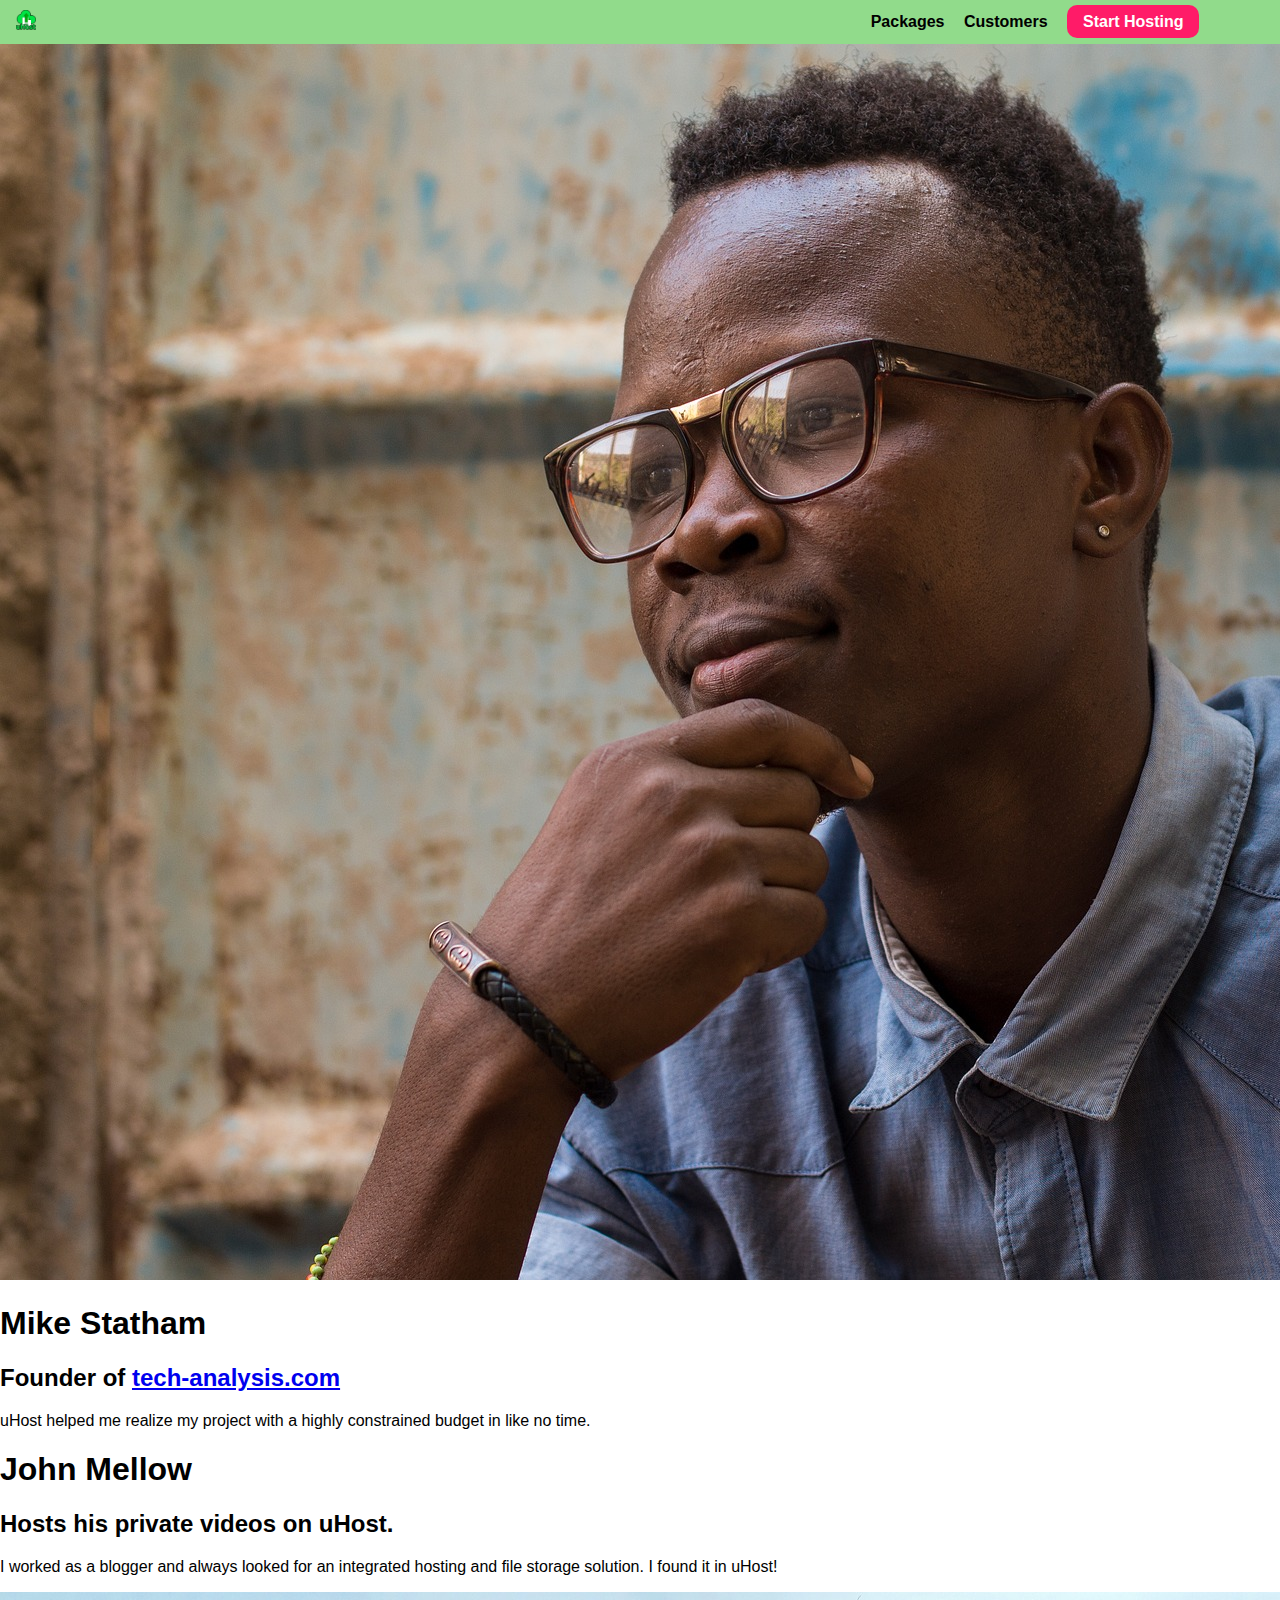
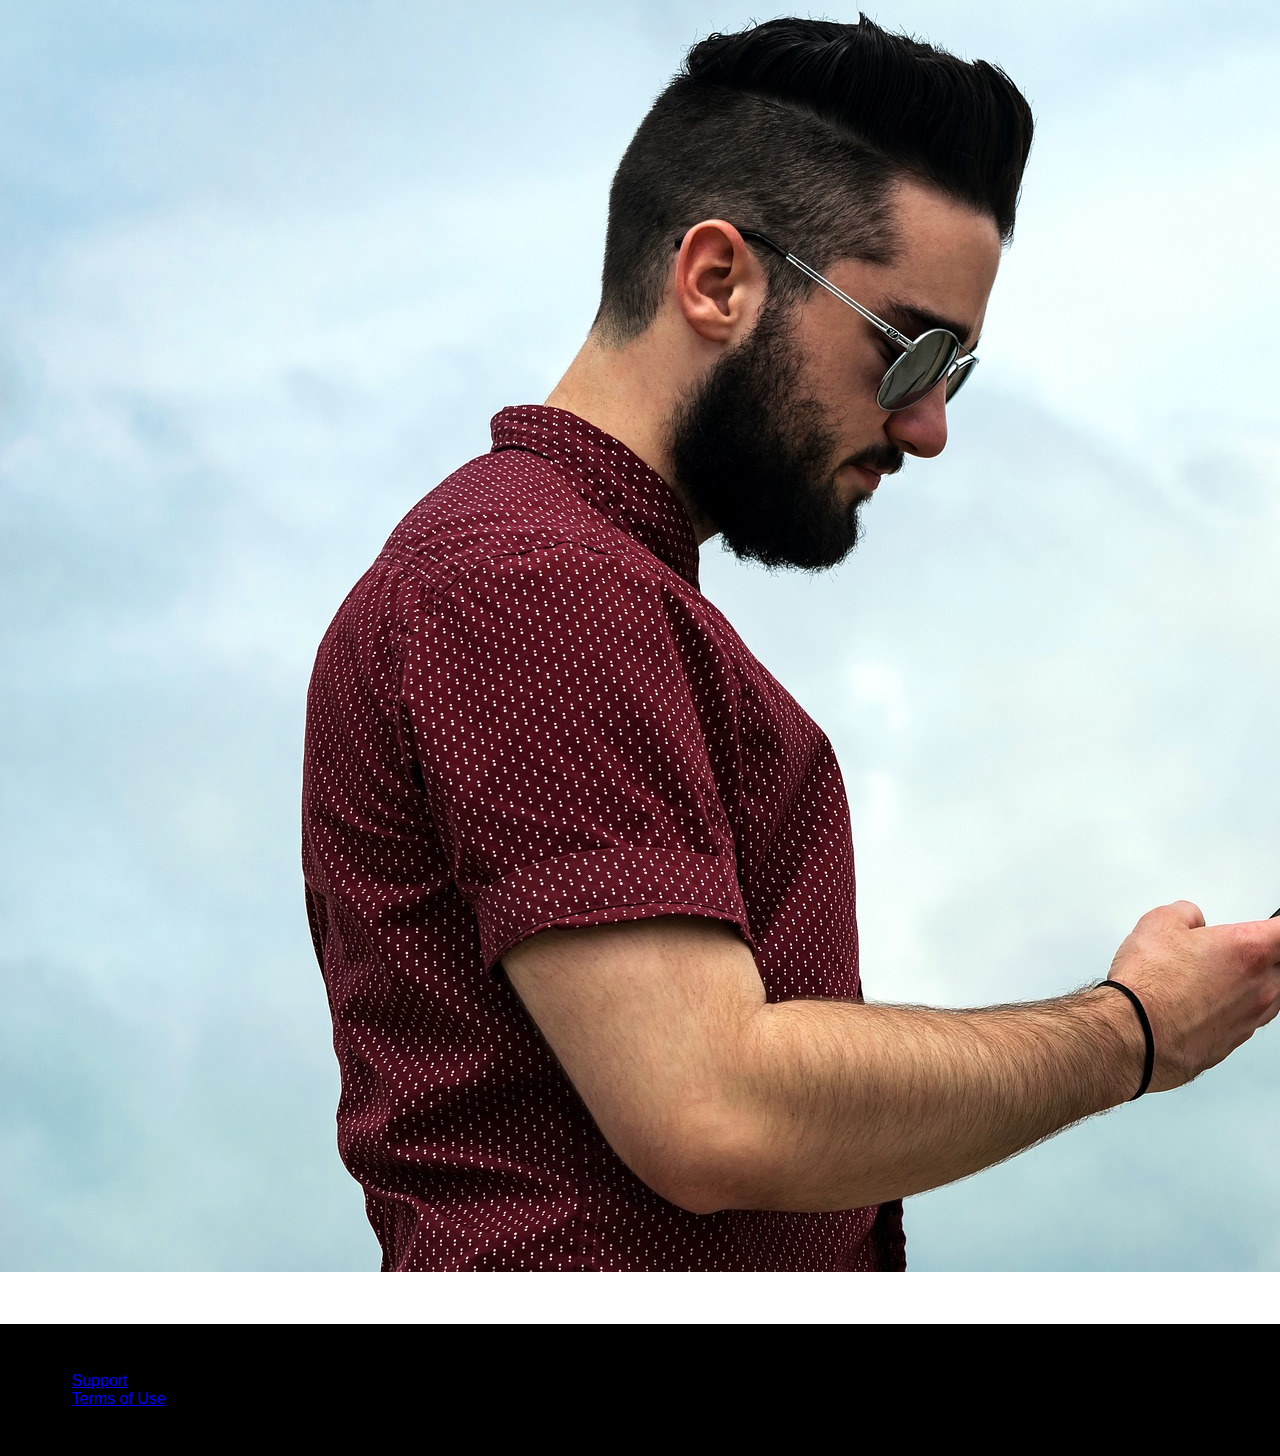
==== customers/index.html @ 35bccef3 "bg fixed & new customers page" ====
<!DOCTYPE html>
<html lang="en">

<head>
    <meta charset="UTF-8">
    <meta name="viewport" content="width=device-width, initial-scale=1.0">
    <meta http-equiv="X-UA-Compatible" content="ie=edge">
    <title>uHost Customers</title>
    <link rel="shortcut icon" href="../favicon.png">
    <link href="https://fonts.googleapis.com/css?family=Anton|Montserrat:400,700" rel="stylesheet">
    <link rel="stylesheet" href="../shared.css">
    <link rel="stylesheet" href="customers.css">
</head>

<body>
    <header class="main-header">
        <div>
            <a href="../index.html" class="main-header__brand">
                <img src="../images/uhost-icon.png" alt="uHost - Your favorite hosting company" width="20" height="20"/>
            </a>
        </div>
        
        <nav class="main-nav">
            <ul class="main-nav__items">
                <li class="main-nav__item">
                    <a href="../packages/index.html">Packages</a>
                </li>
                <li class="main-nav__item">
                    <a href="./customers/index.html">Customers</a>
                </li>
                <li class="main-nav__item main-nav__cta">
                    <a href="!#">Start Hosting</a>
                </li>
            </ul>
        </nav>
    </header>
    <main>
        <div>
            <div class="testimonial" id="customer-1">
                <div class="testimonial__image-container">
                    <img src="../images/customer-1.jpg" alt="Mike Statham - Customer" class="testimonial__image">
                </div>
                <div class="testimonial__info">
                    <h1 class="testimonial__name">Mike Statham</h1>
                    <h2 class="testimonial__subtitle">Founder of
                        <a href="tech-analysis.com">tech-analysis.com</a>
                    </h2>
                    <p class="testimonial__text">uHost helped me realize my project with a highly constrained budget in like no time.</p>
                </div>
            </div>
            <div class="testimonial" id="customer-2">

                <div class="testimonial__info">
                    <h1 class="testimonial__name">John Mellow</h1>
                    <h2 class="testimonial__subtitle">Hosts his private videos on uHost.
                    </h2>
                    <p class="testimonial__text">I worked as a blogger and always looked for an integrated hosting and file storage solution. I found
                        it in uHost!
                    </p>
                </div>
                <div class="testimonial__image-container">
                    <img src="../images/customer-2.jpg" alt="John Mellow - Customer" class="testimonial__image">
                </div>
            </div>
        </div>
    </main>
    <footer class="main-footer">
        <nav>
            <ul>
                <li>
                    <a href="#">Support</a>
                </li>
                <li>
                    <a href="#">Terms of Use</a>
                </li>
            </ul>
        </nav>
    </footer>
</body>

</html>
---- shared.css ----
* {
    box-sizing: border-box;
}

body {
    font-family: 'Monserrat', sans-serif;
    padding: 0;
    margin: 0;
}

/* Header */
.main-header {
    width: 100%;
    position: fixed;
    background: #91DB8B;
    padding: 8px 16px;
    z-index: 1;
}

.main-header > div {
    display: inline-block;
    vertical-align: middle;
}

.main-header__brand {
    color: #000;
    text-decoration: none;
    font-weight: bold;
    font-size: 24px;
    width: 100%;
    height: 100%;
}

.main-nav {
    display: inline-block;
    width: calc(100% - 74px);
    text-align: right;
    vertical-align: middle;
    text-decoration: none;
}

.main-nav__items {
    margin: 0;
    padding: 0;
    list-style: none;
}

.main-nav__item {
    display: inline-block;
    margin-right: 15px;
}

.main-nav__item a {
    text-decoration: none;
    color: #000;
    padding: 3px 0px;
    font-weight: bold;
}

.main-nav__item a:hover, 
.main-nav__item a:active {
    color: #FFF;
    border-bottom: 1px solid #000;
}

.main-nav__cta a{
    background: #ff1b68;
    color: white;
    padding: 8px 16px;
    border-radius: 10px;
}

.main-nav__cta a:hover,
.main-nav__cta a:active {
    color: #ff1b68;
    background: white;
    border: none;
}

/* Footer */
.main-footer {
    background: #000;
    padding: 32px;
    margin-top: 48px;
}

.main-footer__links {
    text-align: center;
    margin: 0;
    padding: 0;
    list-style: none;
}

.main-footer__link {
    display: inline-block;
    margin: 0 16px;
}

.main-footer__link a {
    color: #fff;
    text-decoration: none;
}

.main-footer__link a:hover,
.main-footer__link a:active {
    color: #ccc;
}

.button {
    background: #0e4f1f;
    color: white;
    font: inherit;
    font-weight: bold;
    padding: 8px;
    border: 1px solid #0e4f1f;
    border-radius: 10px;
    cursor: pointer;
}

.button:hover,
.button:active {
    background: white;
    color: #0e4f1f;
}

.button:focus {
    outline: none;
}
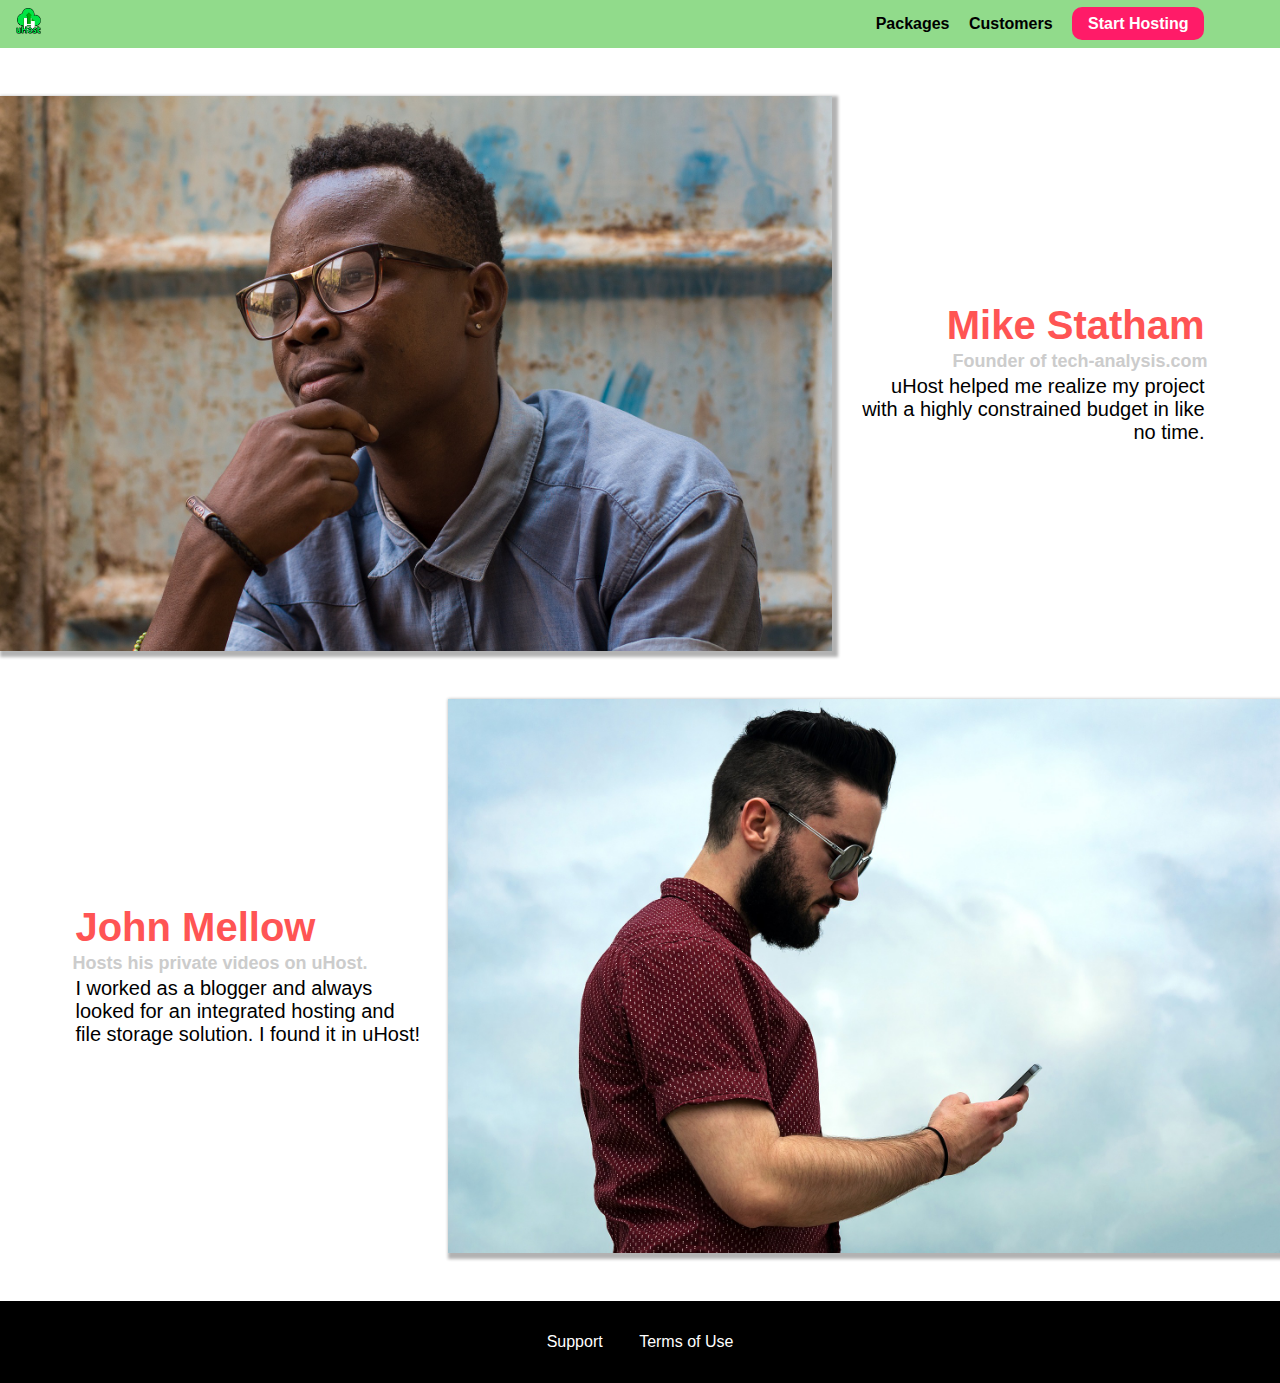
==== commit be413863: "editing customer page" ====
--- a/customers/index.html
+++ b/customers/index.html
@@ -16,7 +16,7 @@
     <header class="main-header">
         <div>
             <a href="../index.html" class="main-header__brand">
-                <img src="../images/uhost-icon.png" alt="uHost - Your favorite hosting company" width="20" height="20"/>
+                <img src="../images/uhost-icon.png" alt="uHost - Your favorite hosting company"/>
             </a>
         </div>
         
@@ -66,11 +66,11 @@
     </main>
     <footer class="main-footer">
         <nav>
-            <ul>
-                <li>
+            <ul class="main-footer__links">
+                <li class="main-footer__link">
                     <a href="#">Support</a>
                 </li>
-                <li>
+                <li class="main-footer__link">
                     <a href="#">Terms of Use</a>
                 </li>
             </ul>
--- a/shared.css
+++ b/shared.css
@@ -8,8 +8,8 @@
     margin: 0;
 }
 
-/* Header */
 .main-header {
+    top: 0;
     width: 100%;
     position: fixed;
     background: #91DB8B;
@@ -27,8 +27,12 @@
     text-decoration: none;
     font-weight: bold;
     font-size: 24px;
+    display: inline-block;
+    width: 25px;
+}
+
+.main-header__brand img {
     width: 100%;
-    height: 100%;
 }
 
 .main-nav {
@@ -77,11 +81,11 @@
     border: none;
 }
 
-/* Footer */
 .main-footer {
     background: #000;
     padding: 32px;
     margin-top: 48px;
+    margin-bottom: 0;
 }
 
 .main-footer__links {
--- a/customers/customers.css
+++ b/customers/customers.css
@@ -0,0 +1,68 @@
+.testimonial {
+    font-size: 20px;
+    margin: 48px 0;
+  }
+  
+  .testimonial__list {
+    width: 80%;
+    margin: auto;
+  }
+  
+  .testimonial:first-of-type {
+    margin-top: 96px;
+  }
+
+  .testimonial__image-container {
+    width: 65%;
+    display: inline-block;
+    vertical-align: middle;
+    box-shadow: 3px 3px 3px 3px rgba(0,0,0,0.3);
+  }
+
+  .testimonial__image {
+    width: 100%;
+    display: block;
+  }
+  
+  .testimonial__info {
+    text-align: right;
+    padding: 14px;
+    display: inline-block;
+    vertical-align: middle;
+    width: 30%;
+  }
+  
+  #customer-2.testimonial {
+    text-align: right;
+  }
+  
+  #customer-2 .testimonial__info {
+    text-align: left;
+  }
+  
+  .testimonial__name {
+    margin: 3px;
+    color: #ff5454;
+  }
+  
+  .testimonial__subtitle {
+    margin: 0;
+    font-size: 18px;
+    color: #ccc;
+  }
+  
+  .testimonial__subtitle a {
+    color: inherit;
+    text-decoration: none;
+  }
+  
+  .testimonial__subtitle a:hover,
+  .testimonial__subtitle a:active {
+    color: #7a7a7a;
+  }
+  
+  .testimonial__text {
+    margin: 3px;
+  }
+  
+  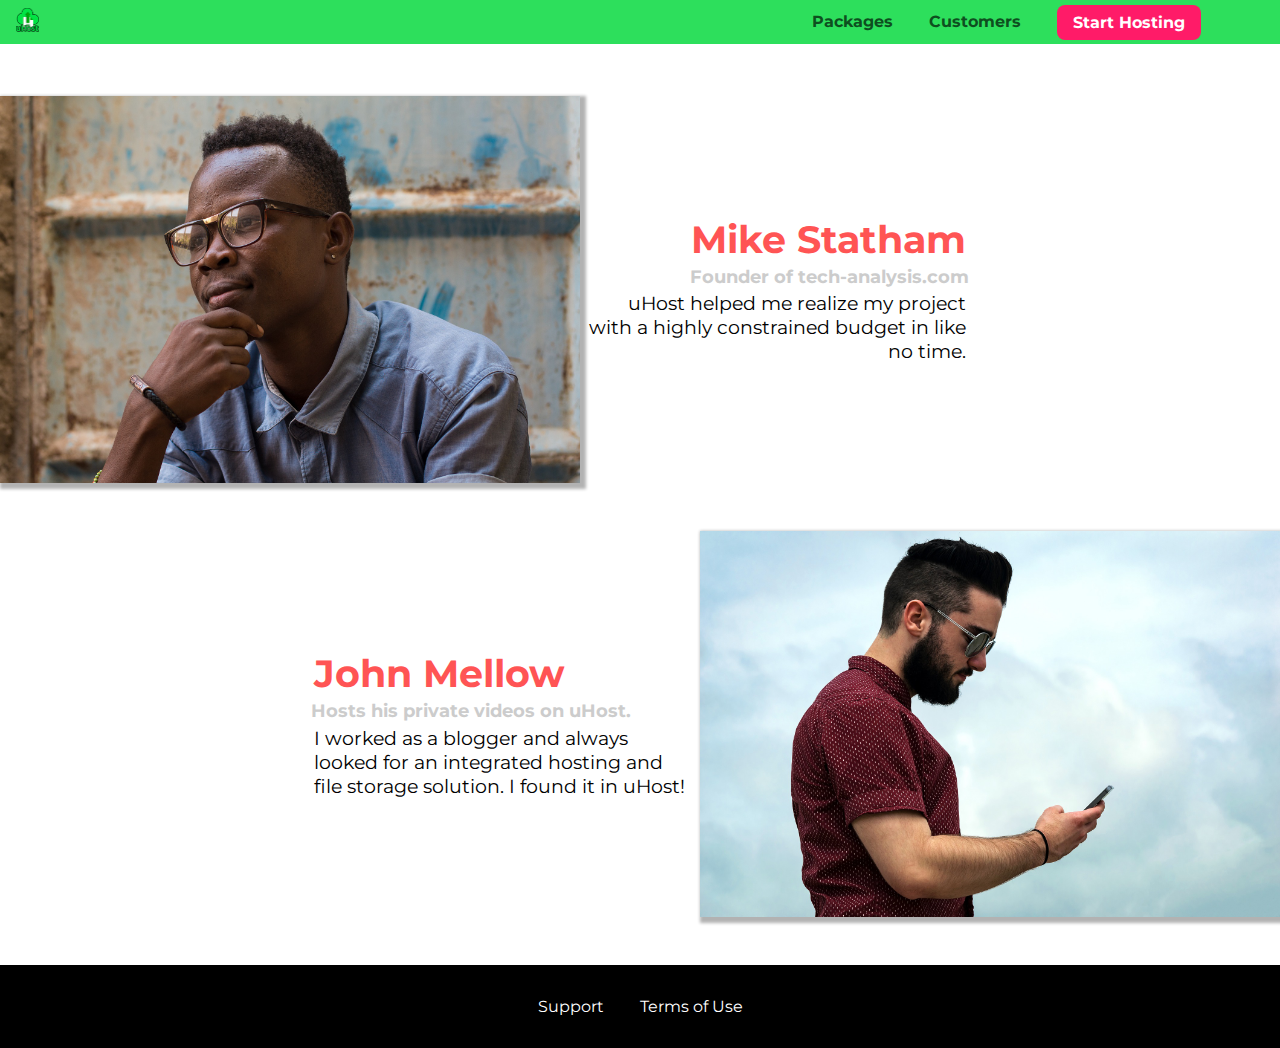
==== commit 116e8ecb: "adding vw vh rem to css" ====
--- a/customers/index.html
+++ b/customers/index.html
@@ -13,6 +13,7 @@
 </head>
 
 <body>
+    <div class="backdrop"></div>
     <header class="main-header">
         <div>
             <a href="../index.html" class="main-header__brand">
@@ -28,7 +29,7 @@
                 <li class="main-nav__item">
                     <a href="./customers/index.html">Customers</a>
                 </li>
-                <li class="main-nav__item main-nav__cta">
+                <li class="main-nav__item main-nav__item--cta">
                     <a href="!#">Start Hosting</a>
                 </li>
             </ul>
--- a/shared.css
+++ b/shared.css
@@ -3,17 +3,28 @@
 }
 
 body {
-    font-family: 'Monserrat', sans-serif;
-    padding: 0;
+    font-family: 'Montserrat', sans-serif;
     margin: 0;
 }
 
+.backdrop {
+    position: fixed;
+    display: none;
+    top: 0;
+    left: 0;
+    z-index: 100;
+    width: 100vw;
+    height: 100vh;
+    background: rgba(0,0,0,0.5);
+}
+
 .main-header {
-    top: 0;
     width: 100%;
     position: fixed;
-    background: #91DB8B;
-    padding: 8px 16px;
+    top: 0;
+    left: 0;
+    background: #2ddf5c;
+    padding: 0.5rem 1rem;
     z-index: 1;
 }
 
@@ -23,24 +34,25 @@
 }
 
 .main-header__brand {
-    color: #000;
+    color: #0e4f1f;
     text-decoration: none;
     font-weight: bold;
-    font-size: 24px;
+    font-size: 1.5rem;
+    height: 1.5rem;
+    /* width: 20px; */
     display: inline-block;
-    width: 25px;
 }
 
 .main-header__brand img {
-    width: 100%;
+    height: 100%;
+    /* width: 100%; */
 }
 
 .main-nav {
     display: inline-block;
+    text-align: right;
     width: calc(100% - 74px);
-    text-align: right;
     vertical-align: middle;
-    text-decoration: none;
 }
 
 .main-nav__items {
@@ -51,57 +63,56 @@
 
 .main-nav__item {
     display: inline-block;
-    margin-right: 15px;
+    margin: 0 1rem;
 }
 
 .main-nav__item a {
     text-decoration: none;
-    color: #000;
-    padding: 3px 0px;
+    color: #0e4f1f;
     font-weight: bold;
+    padding: 0.2rem 0;
 }
 
-.main-nav__item a:hover, 
+.main-nav__item a:hover,
 .main-nav__item a:active {
-    color: #FFF;
-    border-bottom: 1px solid #000;
+    color: white;
+    border-bottom: 5px solid white;
 }
 
-.main-nav__cta a{
+.main-nav__item--cta a {
+    color: white;
     background: #ff1b68;
-    color: white;
-    padding: 8px 16px;
-    border-radius: 10px;
+    padding: 0.5rem 1rem;
+    border-radius: 8px;
 }
 
-.main-nav__cta a:hover,
-.main-nav__cta a:active {
+.main-nav__item--cta a:hover,
+.main-nav__item--cta a:active {
     color: #ff1b68;
     background: white;
     border: none;
 }
 
 .main-footer {
-    background: #000;
-    padding: 32px;
-    margin-top: 48px;
-    margin-bottom: 0;
+    background: black;
+    padding: 2rem;
+    margin-top: 3rem;
 }
 
 .main-footer__links {
-    text-align: center;
+    list-style: none;
     margin: 0;
     padding: 0;
-    list-style: none;
+    text-align: center;
 }
 
 .main-footer__link {
     display: inline-block;
-    margin: 0 16px;
+    margin: 0 1rem;
 }
 
 .main-footer__link a {
-    color: #fff;
+    color: white;
     text-decoration: none;
 }
 
@@ -114,10 +125,10 @@
     background: #0e4f1f;
     color: white;
     font: inherit;
+    border: 1.5px solid #0e4f1f;
+    padding: 0.5rem;
+    border-radius: 8px;
     font-weight: bold;
-    padding: 8px;
-    border: 1px solid #0e4f1f;
-    border-radius: 10px;
     cursor: pointer;
 }
 
@@ -129,4 +140,4 @@
 
 .button:focus {
     outline: none;
-}+}
--- a/customers/customers.css
+++ b/customers/customers.css
@@ -1,6 +1,6 @@
 .testimonial {
-    font-size: 20px;
-    margin: 48px 0;
+    font-size: 1.2rem;
+    margin: 3rem 0;
   }
   
   .testimonial__list {
@@ -9,12 +9,13 @@
   }
   
   .testimonial:first-of-type {
-    margin-top: 96px;
+    margin-top: 6rem;
   }
 
   .testimonial__image-container {
     width: 65%;
     display: inline-block;
+    max-width: 580px;
     vertical-align: middle;
     box-shadow: 3px 3px 3px 3px rgba(0,0,0,0.3);
   }
@@ -26,7 +27,7 @@
   
   .testimonial__info {
     text-align: right;
-    padding: 14px;
+    padding: 0.9;
     display: inline-block;
     vertical-align: middle;
     width: 30%;
@@ -41,7 +42,7 @@
   }
   
   .testimonial__name {
-    margin: 3px;
+    margin: 0.2rem;
     color: #ff5454;
   }
   
@@ -62,7 +63,6 @@
   }
   
   .testimonial__text {
-    margin: 3px;
+    margin: 0.2rem;
   }
   
-  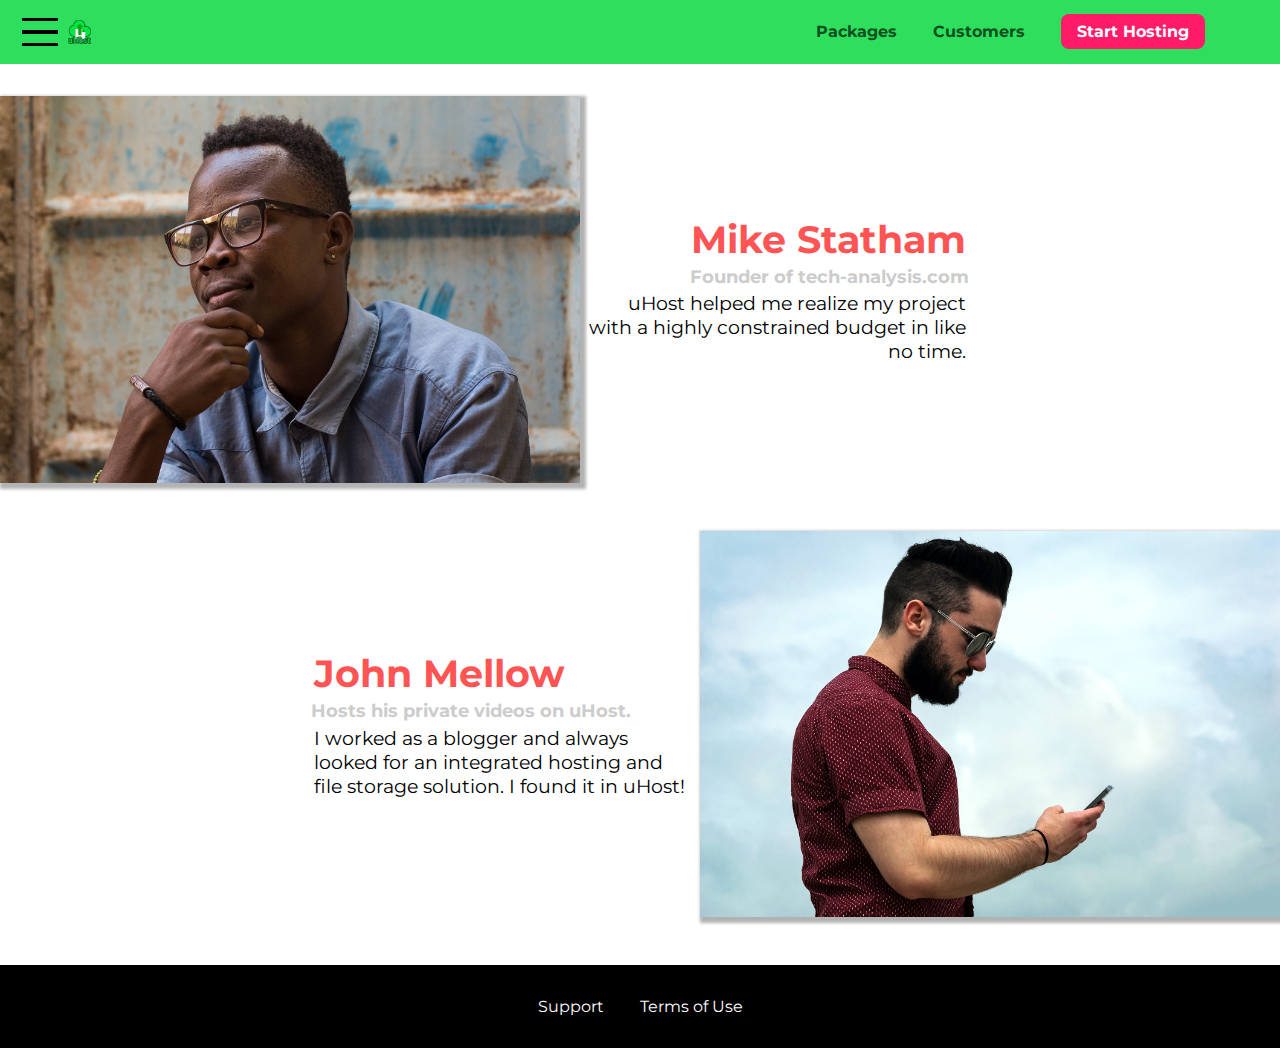
==== commit 5f364b8e: "adding responsive nav and manipulating DOM" ====
--- a/customers/index.html
+++ b/customers/index.html
@@ -16,6 +16,11 @@
     <div class="backdrop"></div>
     <header class="main-header">
         <div>
+            <button class="toggle-button">
+                <span class="toggle-button__bar"></span>
+                <span class="toggle-button__bar"></span>
+                <span class="toggle-button__bar"></span>
+            </button>
             <a href="../index.html" class="main-header__brand">
                 <img src="../images/uhost-icon.png" alt="uHost - Your favorite hosting company"/>
             </a>
@@ -35,6 +40,21 @@
             </ul>
         </nav>
     </header>
+
+    <nav class="mobile-nav">
+        <ul class="mobile-nav__items">
+            <li class="mobile-nav__item">
+                <a href="../packages/index.html">Packages</a>
+            </li>
+            <li class="mobile-nav__item">
+                <a href="index.html">Customers</a>
+            </li>
+            <li class="mobile-nav__item mobile-nav__item--cta">
+                <a href="../start-hosting/index.html">Start Hosting</a>
+            </li>
+        </ul>
+    </nav>
+
     <main>
         <div>
             <div class="testimonial" id="customer-1">
@@ -77,6 +97,7 @@
             </ul>
         </nav>
     </footer>
+
+    <script src="../shared.js"></script>
 </body>
-
 </html>--- a/shared.css
+++ b/shared.css
@@ -7,6 +7,7 @@
     margin: 0;
 }
 
+/* Backdrop */
 .backdrop {
     position: fixed;
     display: none;
@@ -33,6 +34,29 @@
     vertical-align: middle;
 }
 
+.toggle-button {
+    width: 3rem;
+    background: transparent;
+    border: none;
+    cursor: pointer;
+    padding-top: 0;
+    padding-bottom: 0;
+    vertical-align: middle;
+}
+
+.toggle-button:focus {
+    outline: none;
+}
+
+.toggle-button__bar {
+    width: 100%;
+    height: 0.2rem;
+    background: black;
+    display: block;
+    margin: 0.6rem 0;
+}
+
+
 .main-header__brand {
     color: #0e4f1f;
     text-decoration: none;
@@ -41,6 +65,7 @@
     height: 1.5rem;
     /* width: 20px; */
     display: inline-block;
+    vertical-align: middle;
 }
 
 .main-header__brand img {
@@ -51,8 +76,36 @@
 .main-nav {
     display: inline-block;
     text-align: right;
-    width: calc(100% - 74px);
-    vertical-align: middle;
+    width: calc(100% - 122px);
+    vertical-align: middle;
+}
+
+.mobile-nav {
+    display: none;
+    position: fixed;
+    z-index: 101;
+    top: 0;
+    left: 0;
+    background: white;
+    width: 80%;
+    height: 100vh;
+}
+
+.mobile-nav__items {
+    width: 90%;
+    height: 100%;
+    list-style: none;
+    margin: 10% auto;
+    padding: 0;
+    text-align: center;
+}
+
+.mobile-nav__item {
+    margin: 1rem 0;
+}
+
+.mobile-nav__item a {
+    font-size: 1.5rem;
 }
 
 .main-nav__items {
@@ -66,7 +119,8 @@
     margin: 0 1rem;
 }
 
-.main-nav__item a {
+.main-nav__item a,
+.mobile-nav__item a {
     text-decoration: none;
     color: #0e4f1f;
     font-weight: bold;
@@ -79,7 +133,8 @@
     border-bottom: 5px solid white;
 }
 
-.main-nav__item--cta a {
+.main-nav__item--cta a,
+.mobile-nav__item--cta a {
     color: white;
     background: #ff1b68;
     padding: 0.5rem 1rem;
@@ -87,7 +142,9 @@
 }
 
 .main-nav__item--cta a:hover,
-.main-nav__item--cta a:active {
+.main-nav__item--cta a:active,
+.mobile-nav__item--cta a:active,
+.mobile-nav__item--cta a:hover {
     color: #ff1b68;
     background: white;
     border: none;
@@ -141,3 +198,7 @@
 .button:focus {
     outline: none;
 }
+
+.open {
+    display: block !important;
+}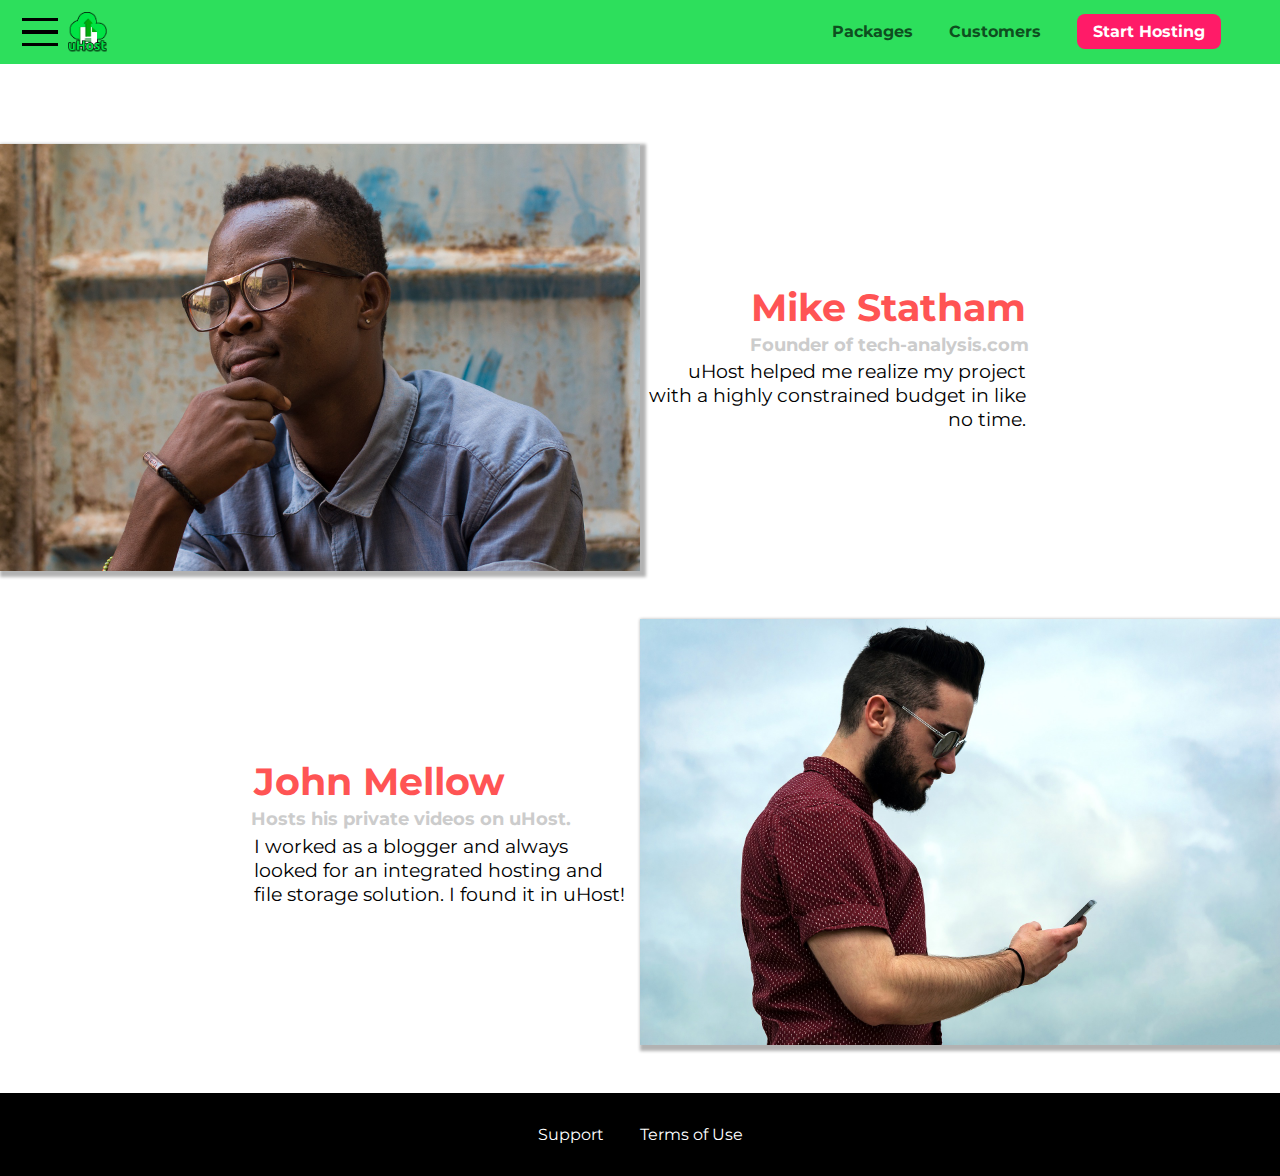
==== commit 3d6a545c: "fixing bugs & finishing responsive design" ====
--- a/customers/index.html
+++ b/customers/index.html
@@ -32,7 +32,7 @@
                     <a href="../packages/index.html">Packages</a>
                 </li>
                 <li class="main-nav__item">
-                    <a href="./customers/index.html">Customers</a>
+                    <a href="index.html">Customers</a>
                 </li>
                 <li class="main-nav__item main-nav__item--cta">
                     <a href="!#">Start Hosting</a>
--- a/shared.css
+++ b/shared.css
@@ -5,6 +5,11 @@
 body {
     font-family: 'Montserrat', sans-serif;
     margin: 0;
+}
+
+main {
+    min-height: calc(100vh - 3.5rem - 8rem);
+    margin-top: 3.5rem;
 }
 
 /* Backdrop */
@@ -61,8 +66,7 @@
     color: #0e4f1f;
     text-decoration: none;
     font-weight: bold;
-    font-size: 1.5rem;
-    height: 1.5rem;
+    height: 2.5rem;
     /* width: 20px; */
     display: inline-block;
     vertical-align: middle;
@@ -74,10 +78,7 @@
 }
 
 .main-nav {
-    display: inline-block;
-    text-align: right;
-    width: calc(100% - 122px);
-    vertical-align: middle;
+    display: none;
 }
 
 .mobile-nav {
@@ -201,4 +202,13 @@
 
 .open {
     display: block !important;
+}
+
+@media (min-width: 40rem) {
+    .main-nav {
+        display: inline-block;
+        text-align: right;
+        width: calc(100% - 122px);
+        vertical-align: middle;
+    }
 }--- a/customers/customers.css
+++ b/customers/customers.css
@@ -1,68 +1,80 @@
+main {
+  padding-top: 2.5rem;
+}
+
 .testimonial {
-    font-size: 1.2rem;
-    margin: 3rem 0;
-  }
-  
-  .testimonial__list {
-    width: 80%;
-    margin: auto;
-  }
-  
-  .testimonial:first-of-type {
-    margin-top: 6rem;
+  font-size: 1.2rem;
+}
+
+/* .testimonial__list {
+  width: 80%;
+  margin: auto;
+} */
+
+.testimonial__image-container {
+  width: 100%;
+  max-width: 40rem;
+  box-shadow: 3px 3px 3px 3px rgba(0,0,0,0.3);
+}
+
+.testimonial__image {
+  width: 100%;
+  display: block;
+}
+
+.testimonial__info {
+  text-align: right;
+  padding: 0.9;
+}
+
+#customer-2.testimonial {
+  text-align: right;
+}
+
+#customer-2 .testimonial__info {
+  text-align: left;
+}
+
+.testimonial__name {
+  margin: 0.2rem;
+  color: #ff5454;
+}
+
+.testimonial__subtitle {
+  margin: 0;
+  font-size: 18px;
+  color: #ccc;
+}
+
+.testimonial__subtitle a {
+  color: inherit;
+  text-decoration: none;
+}
+
+.testimonial__subtitle a:hover,
+.testimonial__subtitle a:active {
+  color: #7a7a7a;
+}
+
+.testimonial__text {
+  margin: 0.2rem;
+}
+
+@media (min-width: 40rem) {
+  .testimonial {
+    margin: 3rem auto;
+    max-width: 1500px;
   }
 
   .testimonial__image-container {
-    width: 65%;
     display: inline-block;
-    max-width: 580px;
-    vertical-align: middle;
-    box-shadow: 3px 3px 3px 3px rgba(0,0,0,0.3);
+    vertical-align: middle; 
+    width: 66%;
   }
 
-  .testimonial__image {
-    width: 100%;
-    display: block;
-  }
-  
   .testimonial__info {
-    text-align: right;
-    padding: 0.9;
     display: inline-block;
-    vertical-align: middle;
+    vertical-align: middle; 
     width: 30%;
   }
-  
-  #customer-2.testimonial {
-    text-align: right;
-  }
-  
-  #customer-2 .testimonial__info {
-    text-align: left;
-  }
-  
-  .testimonial__name {
-    margin: 0.2rem;
-    color: #ff5454;
-  }
-  
-  .testimonial__subtitle {
-    margin: 0;
-    font-size: 18px;
-    color: #ccc;
-  }
-  
-  .testimonial__subtitle a {
-    color: inherit;
-    text-decoration: none;
-  }
-  
-  .testimonial__subtitle a:hover,
-  .testimonial__subtitle a:active {
-    color: #7a7a7a;
-  }
-  
-  .testimonial__text {
-    margin: 0.2rem;
-  }
-  
+}